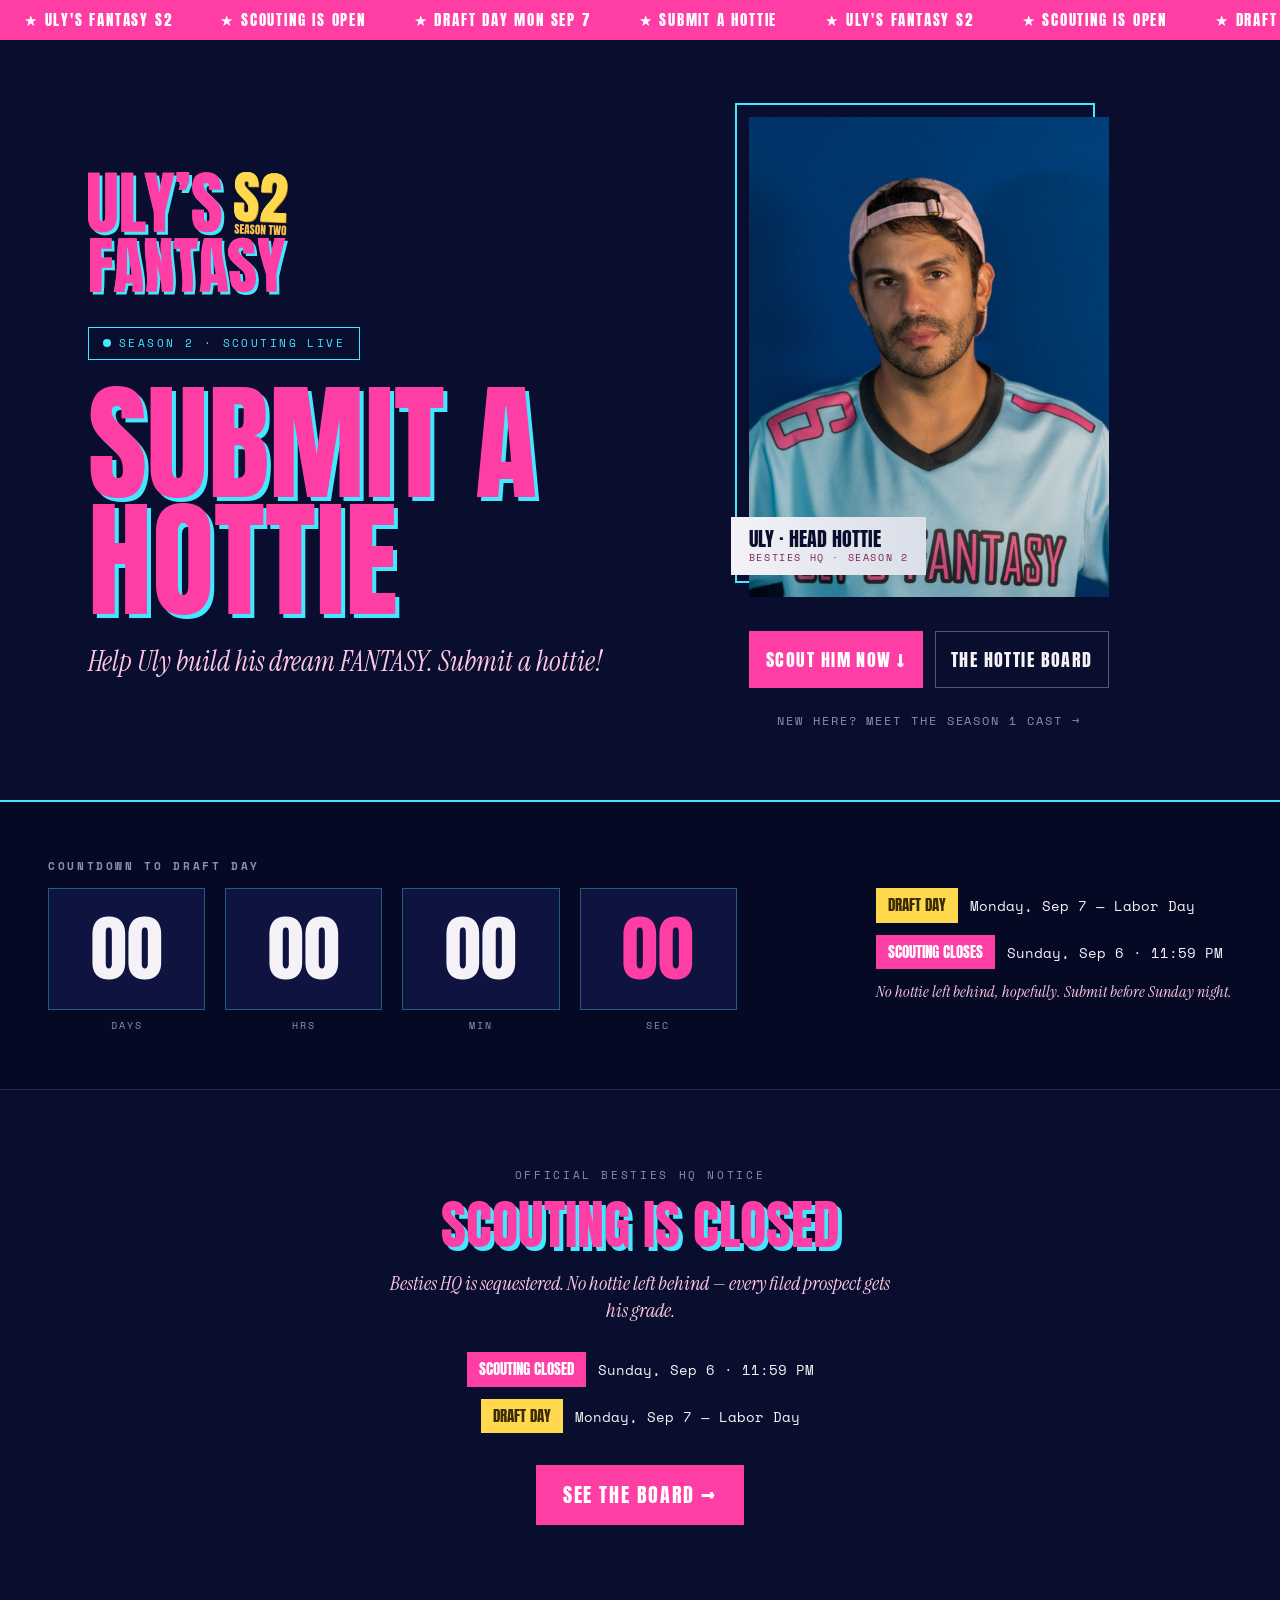
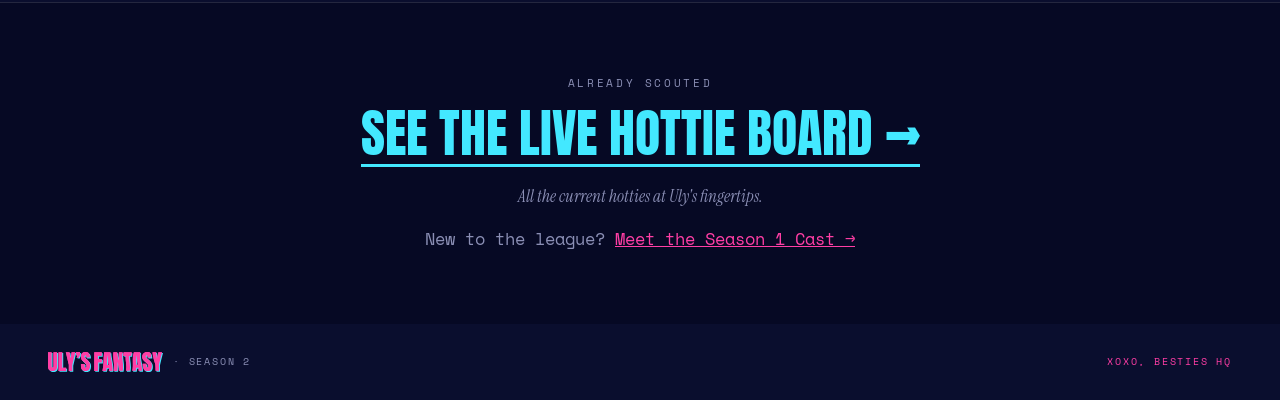
==== index.html @ fccda2eb "Quiet Season 1 cast link under hero CTAs" ====
<!DOCTYPE html>
<html lang="en">
<head>
  <meta charset="utf-8">
  <meta name="viewport" content="width=device-width, initial-scale=1">
  <title>SUBMIT A HOTTIE — Uly's Fantasy S2</title>
  <meta name="description" content="Help Uly build his dream FANTASY. Submit a hottie! File your Current Hottie with Besties HQ before Sun Sep 6 — draft day is Labor Day, Mon Sep 7.">
  <meta property="og:title" content="SUBMIT A HOTTIE — Uly's Fantasy S2">
  <meta property="og:description" content="Help Uly build his dream FANTASY. Submit a hottie! Draft day Mon Sep 7 — scouting closes Sun Sep 6, 11:59 PM.">
  <meta property="og:type" content="website">
  <meta property="og:image" content="https://hotties.ulyandernesto.com/assets/img/opt/landing-preview-og.jpg">
  <meta property="og:url" content="https://hotties.ulyandernesto.com/index.html">
  <meta name="twitter:card" content="summary_large_image">
  <meta name="twitter:title" content="SUBMIT A HOTTIE — Uly's Fantasy S2">
  <meta name="twitter:description" content="Help Uly build his dream FANTASY. Submit a hottie! Draft day Mon Sep 7 — scouting closes Sun Sep 6, 11:59 PM.">
  <meta name="twitter:image" content="https://hotties.ulyandernesto.com/assets/img/opt/landing-preview-og.jpg">
  <link rel="icon" type="image/svg+xml" href="assets/logo/star.svg">
  <link rel="preconnect" href="https://fonts.googleapis.com">
  <link rel="preconnect" href="https://fonts.gstatic.com" crossorigin>
  <link href="https://fonts.googleapis.com/css2?family=Anton&family=Instrument+Serif:ital@0;1&family=Space+Mono:ital,wght@0,400;0,700;1,400&display=swap" rel="stylesheet">
  <link rel="stylesheet" href="css/tokens.css">
  <link rel="stylesheet" href="css/base.css">
  <link rel="stylesheet" href="css/landing.css">
</head>
<body>

  <!-- TICKER -->
  <div class="ticker" aria-hidden="true">
    <div class="ticker__track">
      <div class="ticker__group">
        <span class="ticker__item">★ ULY'S FANTASY S2</span><span class="ticker__item">★ SCOUTING IS OPEN</span><span class="ticker__item">★ DRAFT DAY MON SEP 7</span><span class="ticker__item">★ SUBMIT A HOTTIE</span>
      </div>
    </div>
  </div>

  <!-- HERO -->
  <header class="hero">
    <div class="hero__copy">
      <img class="hero__lockup" src="assets/logo/Asset%205.svg" alt="Uly's Fantasy — Season 2" width="740" height="382">
      <p class="badge-live hero__badge"><span class="badge-live__dot" aria-hidden="true"></span>Season 2 · Scouting live</p>
      <h1 class="display display--tight display--shadow hero__title">Submit a Hottie</h1>
      <p class="editorial hero__subline">Help Uly build his dream FANTASY. Submit a hottie!</p>
    </div>
    <div class="hero__right">
    <figure class="hero__media">
      <div class="hero__frame" aria-hidden="true"></div>
      <div class="hero__photo">
        <img src="assets/img/opt/hero-900.jpg"
             srcset="assets/img/opt/hero-480.jpg 480w, assets/img/opt/hero-900.jpg 900w, assets/img/opt/hero-1350.jpg 1350w"
             sizes="(max-width: 767px) calc(100vw - 40px), 400px"
             width="900" height="1200"
             loading="eager" fetchpriority="high" decoding="async"
             alt="Uly, the Head Hottie — deadpan media-day portrait, jersey on, staring down the camera.">
      </div>
      <figcaption class="lower-third hero__lower-third">
        <div class="lower-third__name">Uly · Head Hottie</div>
        <div class="lower-third__meta">Besties HQ · Season 2</div>
      </figcaption>
    </figure>
    <div class="hero__ctas hero__ctas--under-photo">
      <a class="btn btn--pink" href="#form">Scout him now ↓</a>
      <a class="btn btn--outline" href="board.html">The Hottie Board</a>
    </div>
    <a class="hero__cast-link" href="cast.html">New here? Meet the Season 1 cast →</a>
    </div>
  </header>

  <main>
    <!-- COUNTDOWN -->
    <section class="cd-band" aria-labelledby="cd-heading">
      <div class="cd-band__inner">
        <div class="cd-band__clock">
          <h2 id="cd-heading" class="label label--wide cd-band__label">Countdown to Draft Day</h2>
          <div class="cd" id="countdown" role="timer" aria-label="Counting down to draft day">
            <div class="cd__unit" aria-hidden="true"><div class="cd__num" id="cd-days">--</div><div class="cd__label">DAYS</div></div>
            <div class="cd__unit" aria-hidden="true"><div class="cd__num" id="cd-hrs">--</div><div class="cd__label">HRS</div></div>
            <div class="cd__unit" aria-hidden="true"><div class="cd__num" id="cd-min">--</div><div class="cd__label">MIN</div></div>
            <div class="cd__unit" aria-hidden="true"><div class="cd__num cd__num--pink" id="cd-sec">--</div><div class="cd__label">SEC</div></div>
          </div>
        </div>
        <div class="cd-band__dates">
          <div class="date-badge date-badge--gold">
            <span class="date-badge__tag">Draft Day</span>
            <span class="date-badge__when">Monday, Sep 7 — Labor Day</span>
          </div>
          <div class="date-badge date-badge--pink">
            <span class="date-badge__tag">Scouting closes</span>
            <span class="date-badge__when">Sunday, Sep 6 · 11:59 PM</span>
          </div>
          <p class="editorial cd-band__warning">No hottie left behind, hopefully. Submit before Sunday night.</p>
        </div>
      </div>
    </section>

    <!-- FORM -->
    <section id="form" class="form-section">
      <link rel="stylesheet" href="css/form.css">

      <p class="label label--wide label--cyan scout__kicker">Official scouting report</p>
      <h2 class="display scout__title">File your Current Hottie</h2>

      <form id="scout-form" class="scout" novalidate>
        <div class="scout__field">
          <label class="scout__label" for="f-name">Player name <span class="scout__req" aria-hidden="true">*</span></label>
          <input class="scout__input" id="f-name" name="name" type="text" autocomplete="off" required placeholder="Full name or alias">
        </div>

        <div class="scout__field">
          <label class="scout__label" for="f-team">Team <span class="scout__req" aria-hidden="true">*</span></label>
          <select class="scout__input scout__select" id="f-team" name="team" required>
            <option value="">— pick his team —</option>
            <option>Cardinals</option>
            <option>Falcons</option>
            <option>Ravens</option>
            <option>Bills</option>
            <option>Panthers</option>
            <option>Bears</option>
            <option>Bengals</option>
            <option>Browns</option>
            <option>Cowboys</option>
            <option>Broncos</option>
            <option>Lions</option>
            <option>Packers</option>
            <option>Texans</option>
            <option>Colts</option>
            <option>Jaguars</option>
            <option>Chiefs</option>
            <option>Raiders</option>
            <option>Chargers</option>
            <option>Rams</option>
            <option>Dolphins</option>
            <option>Vikings</option>
            <option>Patriots</option>
            <option>Saints</option>
            <option>Giants</option>
            <option>Jets</option>
            <option>Eagles</option>
            <option>Steelers</option>
            <option>49ers</option>
            <option>Seahawks</option>
            <option>Buccaneers</option>
            <option>Titans</option>
            <option>Commanders</option>
            <option>Idk he's just hot</option>
          </select>
        </div>

        <div class="scout__field">
          <div class="scout__label-row">
            <label class="scout__label" for="f-why">Why is he a hottie? <span class="scout__req" aria-hidden="true">*</span></label>
            <span class="scout__counter" id="f-why-count" aria-hidden="true">0/280</span>
          </div>
          <textarea class="scout__input scout__textarea" id="f-why" name="why" rows="4" maxlength="280" required placeholder="Make your case, scout." aria-describedby="f-why-note f-why-limit"></textarea>
          <span class="visually-hidden" id="f-why-limit">Maximum 280 characters.</span>
          <span class="visually-hidden" id="f-why-sr" aria-live="polite"></span>
          <p class="scout__onair editorial" id="f-why-note">Maybe your reason will make it to the video!</p>
        </div>

        <div class="scout__grid">
          <div class="scout__field">
            <label class="scout__label" for="f-pos">Position <span class="scout__opt">(optional)</span></label>
            <select class="scout__input scout__select" id="f-pos" name="pos">
              <option value="">— scout's discretion —</option>
              <option>Quarterback</option>
              <option>Running Back</option>
              <option>Wide Receiver</option>
              <option>Tight End 😏</option>
              <option>Top</option>
              <option>Bottom</option>
              <option>Offensive Line (built)</option>
              <option>Free Agent</option>
              <option>Franchise Player</option>
            </select>
          </div>
          <div class="scout__field">
            <label class="scout__label" for="f-photo-file">Photo <span class="scout__opt">(optional)</span></label>
            <input class="scout__input scout__file" id="f-photo-file" name="photoFile" type="file" accept="image/*" aria-describedby="f-photo-help">
            <div class="scout__preview" id="f-photo-preview" hidden>
              <img class="scout__preview-img" id="f-photo-thumb" src="" alt="Selected photo preview" width="72" height="72">
              <span class="scout__preview-name" id="f-photo-filename"></span>
              <button class="scout__preview-remove" id="f-photo-remove" type="button" aria-label="Remove selected photo">✕</button>
            </div>
            <p class="scout__opt scout__file-help" id="f-photo-help">or paste a link below</p>
            <label class="visually-hidden" for="f-photo">Photo link (optional)</label>
            <input class="scout__input scout__input--secondary" id="f-photo" name="photo" type="url" autocomplete="off" placeholder="https://…">
          </div>
        </div>

        <div class="scout__field">
          <label class="scout__label" for="f-ig">Your IG handle <span class="scout__opt">(optional — for credit)</span></label>
          <input class="scout__input" id="f-ig" name="ig" type="text" autocomplete="off" placeholder="@yourhandle">
        </div>

        <!-- Honeypot: humans never see this; bots that fill it are dropped server-side -->
        <div class="scout__hp" aria-hidden="true">
          <label for="f-hp">Leave this field empty</label>
          <input id="f-hp" name="hp" type="text" tabindex="-1" autocomplete="off">
        </div>

        <label class="scout__consent">
          <input class="scout__checkbox" id="f-consent" name="consent" type="checkbox" required>
          <span class="scout__consent-text">I understand my scouting report may appear on the live Hottie Board and could lead to eventual marriage with Uly. Once submitted he becomes Uly's, not yours. <span class="scout__req" aria-hidden="true">*</span></span>
        </label>

        <button class="scout__submit" id="f-submit" type="submit" aria-disabled="true">Submit to Besties HQ</button>
        <div class="scout__error" id="f-error" role="alert" aria-live="assertive"></div>
      </form>

      <!-- SCOUTING CLOSED (shown past Sep 6 23:59 or ?preview=closed) -->
      <div class="closed" id="scout-closed" hidden>
        <p class="label label--wide closed__kicker">Official Besties HQ notice</p>
        <h2 class="display closed__title">Scouting is closed</h2>
        <p class="closed__line editorial">Besties HQ is sequestered. No hottie left behind — every filed prospect gets his grade.</p>
        <div class="closed__dates">
          <div class="date-badge date-badge--pink">
            <span class="date-badge__tag">Scouting closed</span>
            <span class="date-badge__when">Sunday, Sep 6 · 11:59 PM</span>
          </div>
          <div class="date-badge date-badge--gold">
            <span class="date-badge__tag">Draft Day</span>
            <span class="date-badge__when">Monday, Sep 7 — Labor Day</span>
          </div>
        </div>
        <a class="btn btn--pink closed__cta" href="board.html">See the board →</a>
      </div>

      <!-- CONFIRMATION TAKEOVER -->
      <div class="takeover" id="takeover" role="dialog" aria-modal="true" aria-labelledby="takeover-title" hidden>
        <div class="takeover__card">
          <img class="takeover__lockup takeover__lockup--wink" src="assets/img/opt/portrait-logo-og.jpg" alt="Uly winking under the Uly's Fantasy wordmark" width="1200" height="1200">
          <p class="takeover__kicker">Official Besties HQ notice</p>
          <h2 class="takeover__title" id="takeover-title"><span class="takeover__check">✅</span> Your Current Hottie has been scouted.</h2>
          <p class="takeover__line" id="takeover-line">Your prospect has been filed with Besties HQ. Grades drop on draft day.</p>
          <div class="takeover__actions">
            <button class="takeover__share" id="takeover-share" type="button">Share to story</button>
            <button class="takeover__card-btn" id="takeover-card" type="button"><span class="takeover__card-glyph" aria-hidden="true">🃏</span> Make my trading card</button>
            <a class="takeover__board" id="takeover-board" href="board.html">View the board →</a>
          </div>
          <button class="takeover__again" id="takeover-again" type="button">Scout another prospect</button>
        </div>
      </div>

      <script src="js/store.js" defer></script>
      <script src="js/story-card.js" defer></script>
      <script src="js/trading-card.js" defer></script>
      <script src="js/form.js" defer></script>
    </section>

    <!-- BOARD LINK -->
    <section id="board" class="board-link" aria-labelledby="board-link-label">
      <p id="board-link-label" class="label label--wide board-link__label">Already scouted</p>
      <a class="display board-link__cta" href="board.html">See the live Hottie Board →</a>
      <p class="editorial board-link__tagline">All the current hotties at Uly's fingertips.</p>
      <p class="board-link__tagline">New to the league? <a class="link-tap" href="cast.html">Meet the Season 1 Cast →</a></p>
    </section>
  </main>

  <footer class="footer">
    <span class="footer__brand">
      <img class="footer__wordmark" src="assets/logo/Asset%201.svg" alt="Uly's Fantasy" width="570" height="99">
      <span>· Season 2</span>
    </span>
    <span class="footer__xoxo">XOXO, Besties HQ</span>
  </footer>

  <script src="js/countdown.js"></script>
  <script src="js/ticker.js"></script>
  <script>
    (function () {
      'use strict';
      var els = {
        dd: document.getElementById('cd-days'),
        hh: document.getElementById('cd-hrs'),
        mm: document.getElementById('cd-min'),
        ss: document.getElementById('cd-sec')
      };
      var timer = document.getElementById('countdown');
      window.UFCountdown.start(function (p) {
        if (els.dd.textContent !== p.dd) els.dd.textContent = p.dd;
        if (els.hh.textContent !== p.hh) els.hh.textContent = p.hh;
        if (els.mm.textContent !== p.mm) els.mm.textContent = p.mm;
        if (els.ss.textContent !== p.ss) els.ss.textContent = p.ss;
        timer.setAttribute('aria-label',
          'Counting down to draft day: ' + window.UFCountdown.spoken());
      });
    })();
  </script>
</body>
</html>
---- css/tokens.css ----
/* ==========================================================================
   ULY'S FANTASY S2 — Design tokens (source of truth)
   Every color / font / spacing token from SPEC.md. Do not hardcode values
   elsewhere — consume these custom properties.
   ========================================================================== */

:root {
  /* ---- Color: field ---- */
  --navy:        #0A0E2E;  /* base field */
  --navy-deep:   #060924;  /* header/footer chrome bands */
  --card:        #0E1340;  /* card / input surfaces */
  --card-alt:    #141A4C;  /* alt card surface */
  --card-alt-2:  #1A2058;  /* alt card surface 2 */

  /* ---- Color: voice ---- */
  --pink:        #FF3EA5;  /* shouts, CTAs */
  --pink-deep:   #C42880;  /* pink hover / gradient end */
  --bubblegum:   #FFC7E4;  /* editorial text/surfaces ONLY */
  --cyan:        #43E8FF;  /* data, live states, focus */
  --gold:        #FFD84D;  /* №1 / Uly / reward ONLY */

  /* ---- Color: text ---- */
  --text:        #F4F2F7;
  --muted:       #8B8FB5;
  --faint:       #565B85;  /* NON-TEXT only (2.9:1 on navy): borders/decorative */

  /* ---- Gradients ---- */
  --grad-gold:   linear-gradient(180deg, #FFF3C4 0%, #FFD84D 55%, #B8860B 100%);
  --grad-gold-tag: linear-gradient(140deg, #FFF3C4, #FFD84D);
  --grad-pink:   linear-gradient(90deg, #FF3EA5, #C42880);

  /* ---- Derived chrome (borders / lines on navy) ---- */
  --line:        rgba(255, 255, 255, 0.12);
  --line-strong: rgba(255, 255, 255, 0.2);
  --line-btn:    rgba(255, 255, 255, 0.3);   /* outline CTA (landing hero) */
  --line-btn-strong: rgba(255, 255, 255, 0.35); /* board-header small button only */
  --line-card:   rgba(255, 255, 255, 0.14);
  --line-cyan:   rgba(67, 232, 255, 0.35);
  --line-gold:   rgba(255, 216, 77, 0.55);
  --gold-ink:    #3A2B00;  /* text on gold */

  /* ---- Type families ---- */
  --font-display: 'Anton', 'Arial Narrow', sans-serif;      /* ALWAYS uppercase */
  --font-editorial: 'Instrument Serif', Georgia, serif;     /* italic, gossip */
  --font-mono: 'Space Mono', 'Courier New', monospace;      /* UI / data / labels */

  /* ---- Type scale ---- */
  --fs-hero:      clamp(64px, 10vw, 132px);
  --fs-h1:        clamp(30px, 5vw, 48px);
  --fs-h2:        clamp(36px, 5vw, 54px);
  --fs-card-name: 26px;
  --fs-cd-digit:  clamp(44px, 6vw, 72px);
  --fs-body:      16px;
  --fs-editorial: clamp(20px, 2.4vw, 28px);
  --fs-label:     11px;
  --fs-label-sm:  10px;
  --fs-ticker:    15px;

  /* ---- Display line-heights ---- */
  --lh-display-tight: 0.92;
  --lh-display: 1.05;

  /* ---- Letterspacing (mono labels & display) ---- */
  --ls-label:     0.18em;
  --ls-label-wide: 0.24em;
  --ls-display:   0.08em;
  --ls-ticker:    0.12em;

  /* ---- Spacing scale ---- */
  --sp-1: 4px;
  --sp-2: 8px;
  --sp-3: 12px;
  --sp-4: 16px;
  --sp-5: 24px;
  --sp-6: 32px;
  --sp-7: 48px;
  --sp-8: 72px;
  --pad-page: clamp(20px, 4vw, 48px);
  --pad-band: clamp(36px, 5vw, 56px);
  --max-page: 1200px;
  --max-board: 1360px;

  /* ---- Motion ---- */
  --dur-fast: 150ms;
  --dur-med: 250ms;
  --ease: cubic-bezier(0.2, 0.7, 0.2, 1);
  --ticker-speed: 20s;

  /* ---- Effects ---- */
  --shadow-display: 4px 4px 0 var(--cyan);   /* Anton cyan offset shadow */
  --shadow-display-navy: 4px 4px 0 var(--navy);
  --glow-pink: 0 0 14px var(--pink);
  --focus-ring: 2px solid var(--cyan);
  --focus-offset: 2px;

  /* ---- Touch ---- */
  --tap-min: 44px;
}
---- css/base.css ----
/* ==========================================================================
   ULY'S FANTASY S2 — base.css
   Reset, body defaults, a11y states, shared broadcast components.
   Requires tokens.css loaded first.
   ========================================================================== */

/* ---- Reset ---- */
*, *::before, *::after { box-sizing: border-box; }

html { -webkit-text-size-adjust: 100%; }

body {
  margin: 0;
  min-height: 100vh;
  background: var(--navy);
  color: var(--text);
  font-family: var(--font-mono);
  font-size: var(--fs-body);
  line-height: 1.5;
}

h1, h2, h3, h4, p, figure, blockquote { margin: 0; }
ul, ol { margin: 0; padding: 0; list-style: none; }

img, svg { display: block; max-width: 100%; }
img { height: auto; }

input, button, textarea, select { font: inherit; color: inherit; }
button { cursor: pointer; }

a { color: var(--pink); }
a:hover { color: var(--cyan); }

/* ---- Selection ---- */
::selection { background: var(--pink); color: #fff; }

/* ---- Focus (keyboard) ---- */
:focus { outline: none; }
:focus-visible {
  outline: var(--focus-ring);
  outline-offset: var(--focus-offset);
}

/* ---- Utilities ---- */
.visually-hidden {
  position: absolute;
  width: 1px; height: 1px;
  padding: 0; margin: -1px;
  overflow: hidden;
  clip: rect(0 0 0 0);
  white-space: nowrap;
  border: 0;
}

/* Space Mono letterspaced caps label */
.label {
  font-family: var(--font-mono);
  font-size: var(--fs-label);
  letter-spacing: var(--ls-label);
  text-transform: uppercase;
  color: var(--muted);
}
.label--wide { letter-spacing: var(--ls-label-wide); }
.label--cyan { color: var(--cyan); }
/* NOTE: --faint (#565B85, 2.9:1 on navy) is NON-TEXT only — borders,
   dividers, decorative marks. Never use it as a text color. */

/* Instrument Serif editorial voice */
.editorial {
  font-family: var(--font-editorial);
  font-style: italic;
  color: var(--bubblegum);
  line-height: 1.35; /* landing hero value. Board card quotes are 1.4 —
                        board.css must set line-height: 1.4 on card quotes. */
}

/* ==========================================================================
   DISPLAY HEADINGS — Anton, always uppercase
   ========================================================================== */
.display {
  font-family: var(--font-display);
  font-weight: 400;
  text-transform: uppercase;
  line-height: var(--lh-display);
  /* No tracking by default — the references set none on Anton headings. */
}
.display--tight { line-height: var(--lh-display-tight); }
/* Board-card prospect NAME only (26px, per board reference) — the single
   Anton heading the reference tracks at 0.02em. Do not use elsewhere. */
.display--name { letter-spacing: 0.02em; }
/* Pink display with cyan offset shadow (hero variant) */
.display--shadow {
  color: var(--pink);
  text-shadow: var(--shadow-display);
}
/* Gold gradient text — №1 / Uly / reward moments ONLY */
.display--gold {
  background: var(--grad-gold);
  -webkit-background-clip: text;
  background-clip: text;
  color: transparent;
}

/* ==========================================================================
   TICKER — pink broadcast crawl, seamless infinite scroll.
   Markup (author exactly this — ONE group, no duplicate in the HTML):
   <div class="ticker" role="marquee" aria-label="...">
     <div class="ticker__track">
       <div class="ticker__group"> <span class="ticker__item">★ …</span>… </div>
     </div>
   </div>
   js/ticker.js pads the group with aria-hidden clones until it is wider
   than the viewport, then appends the aria-hidden duplicate group itself.
   Screen readers hear each phrase exactly once.
   ========================================================================== */
.ticker {
  background: var(--pink);
  overflow: hidden;
  white-space: nowrap;
  padding: 8px 0;
}
.ticker__track {
  display: inline-flex;
  animation: uf-ticker var(--ticker-speed) linear infinite;
  will-change: transform;
}
.ticker__group {
  display: inline-flex;
  flex-shrink: 0;
}
.ticker__item {
  display: inline-block;
  padding: 0 24px;
  font-family: var(--font-display);
  font-size: var(--fs-ticker);
  letter-spacing: var(--ls-ticker);
  text-transform: uppercase;
  color: #fff;
}
@keyframes uf-ticker {
  from { transform: translateX(0); }
  to   { transform: translateX(-50%); }
}

/* ==========================================================================
   BUTTONS / CTAs — clean broadcast chrome, Anton, square, no decoration
   ========================================================================== */
.btn {
  display: inline-flex;
  align-items: center;
  justify-content: center;
  gap: 0.4em;
  min-height: var(--tap-min);
  padding: 14px 26px;
  border: 1px solid transparent;
  font-family: var(--font-display);
  font-size: 18px;
  letter-spacing: var(--ls-display);
  text-transform: uppercase;
  text-decoration: none;
  white-space: nowrap;
  transition: background-color var(--dur-fast) var(--ease),
              color var(--dur-fast) var(--ease),
              border-color var(--dur-fast) var(--ease),
              transform var(--dur-fast) var(--ease);
}
.btn--pink {
  background: var(--pink);
  color: #fff;
}
.btn--pink:hover { background: var(--pink-deep); color: #fff; }
.btn--pink:active { background: var(--pink-deep); color: #fff; transform: translateY(2px); }
.btn--outline {
  background: transparent;
  border-color: var(--line-btn);
  color: var(--text);
}
.btn--outline:hover { border-color: var(--cyan); color: var(--cyan); }
.btn--outline:active { border-color: var(--cyan); color: var(--cyan); transform: translateY(2px); }
/* Board-header size: visual box stays ~32px per reference, but a ::before
   overlay extends the hit area to >=44px for the touch-target rule. */
.btn--sm { font-size: 13px; padding: 6px 14px; min-height: 32px; position: relative; }
.btn--sm.btn--outline { border-color: var(--line-btn-strong); } /* board header only */
.btn--sm::before { content: ""; position: absolute; inset: -6px; }

/* Inline text link with a >=44px tap target: same invisible-overlay pattern
   as .btn--sm. Apply to any small text link (e.g. "See the board →"). */
.link-tap { position: relative; }
.link-tap::before { content: ""; position: absolute; inset: -12px -8px; }
.btn:disabled,
.btn[aria-disabled="true"] {
  background: #3A3F6B;
  color: var(--muted);
  border-color: transparent;
  cursor: not-allowed;
  transform: none;
}

/* ==========================================================================
   LIVE BADGE — cyan outline chip with blinking dot
   ========================================================================== */
.badge-live {
  display: inline-flex;
  align-items: center;
  gap: 8px;
  border: 1px solid var(--cyan);
  color: var(--cyan);
  font-family: var(--font-mono);
  font-size: var(--fs-label);
  letter-spacing: 0.22em;
  text-transform: uppercase;
  padding: 7px 14px;
  white-space: nowrap;
}
.badge-live__dot {
  width: 8px;
  height: 8px;
  flex-shrink: 0;
  background: var(--cyan);
  border-radius: 50%;
  animation: uf-blink 1.6s infinite;
}
/* pink variant of the blinking dot (empty board slots) */
.badge-live__dot--pink {
  background: var(--pink);
  box-shadow: var(--glow-pink);
}
@keyframes uf-blink {
  0%, 100% { opacity: 1; }
  50% { opacity: 0.25; }
}

/* ==========================================================================
   DATE BADGES — Anton chip + mono date; gold = draft day, pink = deadline
   ========================================================================== */
.date-badge {
  display: flex;
  align-items: center;
  gap: 12px;
}
.date-badge__tag {
  font-family: var(--font-display);
  font-size: 15px;
  padding: 6px 12px;
  text-transform: uppercase;
  white-space: nowrap;
}
.date-badge--gold .date-badge__tag { background: var(--gold); color: var(--gold-ink); }
.date-badge--pink .date-badge__tag { background: var(--pink); color: #fff; }
.date-badge__when { font-size: 14px; }

/* ==========================================================================
   LOWER THIRD — broadcast name bar (light chrome on navy, no decoration)
   ========================================================================== */
.lower-third {
  display: inline-block;
  background: linear-gradient(90deg, #F4F2F7, #D9DEE8);
  color: var(--navy);
  padding: 10px 18px;
}
.lower-third__name {
  font-family: var(--font-display);
  font-size: 20px;
  text-transform: uppercase;
  line-height: 1.15;
}
.lower-third__meta {
  font-family: var(--font-mono);
  font-size: var(--fs-label-sm);
  letter-spacing: 0.16em;
  text-transform: uppercase;
  color: #7A2154;
}

/* ==========================================================================
   COUNTDOWN — digit boxes ("07 16 43 29")
   ========================================================================== */
.cd {
  display: flex;
  flex-wrap: wrap;
  gap: clamp(10px, 2vw, 20px);
}
.cd__unit { text-align: center; }
.cd__num {
  font-family: var(--font-display);
  font-size: var(--fs-cd-digit);
  /* No line-height override — the reference leaves Anton at its natural
     (inherited ~1.5) height; the box is meant to be tall (~157x122 @1440). */
  background: var(--card);
  border: 1px solid var(--line-cyan);
  padding: 6px clamp(10px, 2vw, 20px);
  /* Reference is content-box: its 1.6em min-width sits BESIDE the padding.
     Under the global border-box reset, add the padding back explicitly. */
  min-width: calc(1.6em + 2 * clamp(10px, 2vw, 20px) + 2px);
  font-variant-numeric: tabular-nums;
}
.cd__num--pink { color: var(--pink); }
.cd__label {
  font-family: var(--font-mono);
  font-size: var(--fs-label-sm);
  letter-spacing: 0.2em;
  text-transform: uppercase;
  color: var(--muted);
  margin-top: 8px;
}

/* Below ~430px the reference's content-box math cannot fit four boxes on one
   row (its mobile PNG was captured at 420px where the row barely fits). The
   approved truth is a single row of four, so we deviate from reference math
   here: smaller digit + tighter padding keeps DAYS/HRS/MIN/SEC on one line. */
@media (max-width: 440px) {
  .cd { gap: 10px; }
  .cd__num { font-size: 34px; padding: 6px 8px; min-width: calc(1.6em + 18px); }
}
@media (max-width: 359px) {
  .cd { gap: 8px; }
  .cd__num { font-size: 28px; padding: 5px 6px; min-width: calc(1.6em + 14px); }
}

/* ==========================================================================
   REDUCED MOTION — kill ticker scroll, blink, transitions
   ========================================================================== */
@media (prefers-reduced-motion: reduce) {
  *, *::before, *::after {
    animation-duration: 0.01ms !important;
    animation-iteration-count: 1 !important;
    transition-duration: 0.01ms !important;
    scroll-behavior: auto !important;
  }
  .ticker__track { animation: none !important; transform: none !important; }
  .badge-live__dot { animation: none !important; opacity: 1 !important; }
}
---- css/landing.css ----
/* ==========================================================================
   ULY'S FANTASY S2 — landing.css (landing-shell)
   Page layout for index.html: hero, countdown band, board link, footer.
   Components (ticker, buttons, badges, cd boxes, lower-third) come from
   base.css — this file only owns page geometry and section chrome.
   Requires tokens.css + base.css loaded first.
   ========================================================================== */

/* ---- HERO ------------------------------------------------------------- */
.hero {
  max-width: var(--max-page);
  margin: 0 auto;
  padding: clamp(40px, 6vw, 88px) var(--pad-page) clamp(48px, 5vw, 72px);
  display: grid;
  grid-template-columns: repeat(auto-fit, minmax(300px, 1fr));
  gap: clamp(28px, 4vw, 64px);
  align-items: center;
}

.hero__badge { margin-bottom: 24px; }

.hero__title { font-size: var(--fs-hero); }

.hero__subline {
  font-size: var(--fs-editorial);
  margin-top: 24px;
}

.hero__ctas {
  display: flex;
  gap: 12px;
  margin-top: 32px;
  flex-wrap: wrap;
}

/* Portrait with cyan offset frame + lower third */
.hero__right {
  justify-self: center;
  width: min(100%, 360px);
}

.hero__media {
  margin: 0;
  width: 100%;
  position: relative;
}

.hero__frame {
  position: absolute;
  top: -14px;
  left: -14px;
  right: 14px;
  bottom: 14px;
  border: 2px solid var(--cyan);
  z-index: 0;
}

.hero__photo {
  position: relative;
  z-index: 1;
  aspect-ratio: 3 / 4;
  background: var(--card);
}

.hero__photo img {
  width: 100%;
  height: 100%;
  object-fit: cover;
  object-position: 50% 20%; /* keep face in the upper third */
}

.hero__lower-third {
  position: absolute;
  bottom: 22px;
  left: -18px;
  z-index: 2;
  max-width: 85%;
}

/* At the narrowest widths the -18px overhang would poke past the page edge. */
@media (max-width: 359px) {
  .hero__lower-third { left: -8px; }
  .hero__frame { left: -8px; right: 8px; }
}

/* ---- COUNTDOWN BAND ---------------------------------------------------- */
.cd-band {
  background: var(--navy-deep);
  border-top: 2px solid var(--cyan);
  border-bottom: 1px solid var(--line);
  padding: var(--pad-band) var(--pad-page);
}

.cd-band__inner {
  max-width: var(--max-page);
  margin: 0 auto;
  display: flex;
  flex-wrap: wrap;
  gap: clamp(24px, 4vw, 56px);
  align-items: center;
  justify-content: space-between;
}

.cd-band__label { margin-bottom: 14px; }

.cd-band__dates {
  display: flex;
  flex-direction: column;
  gap: 12px;
  min-width: min(260px, 100%);
}

.cd-band__warning {
  font-size: 16px; /* .editorial supplies family / italic / bubblegum */
}

/* ---- FORM PLACEHOLDER -------------------------------------------------- */
.form-section {
  max-width: 760px;
  margin: 0 auto;
  padding: clamp(48px, 6vw, 80px) var(--pad-page);
  scroll-margin-top: 24px;
}

/* ---- BOARD LINK -------------------------------------------------------- */
.board-link {
  border-top: 1px solid var(--line);
  background: var(--navy-deep);
  padding: clamp(48px, 6vw, 72px) var(--pad-page);
  text-align: center;
  scroll-margin-top: 24px;
}

.board-link__label { margin-bottom: 14px; }

.board-link__cta {
  display: inline-block;
  font-size: clamp(32px, 5vw, 52px);
  color: var(--cyan);
  text-decoration: none;
  border-bottom: 3px solid var(--cyan);
  padding-bottom: 4px;
  transition: color var(--dur-fast) var(--ease),
              border-color var(--dur-fast) var(--ease);
}
.board-link__cta:hover,
.board-link__cta:active {
  color: var(--pink);
  border-color: var(--pink);
}

.board-link__tagline {
  font-size: 17px;
  color: var(--muted); /* reference: muted, not bubblegum, on this line */
  margin-top: 18px;
}

/* ---- FOOTER ------------------------------------------------------------ */
.footer {
  padding: 28px var(--pad-page);
  display: flex;
  justify-content: space-between;
  align-items: center;
  flex-wrap: wrap;
  gap: 12px;
  font-size: var(--fs-label-sm);
  letter-spacing: var(--ls-label);
  color: var(--muted);
  text-transform: uppercase;
}

.footer__brand {
  display: inline-flex;
  align-items: center;
  gap: 10px;
}

.footer__wordmark {
  width: auto;
  height: 20px;
}

.footer__xoxo { color: var(--pink); }

/* Mobile: hero CTAs stack as full-width buttons (landing-ref-390) */
@media (max-width: 599px) {
  .hero__ctas {
    flex-direction: column;
    align-items: stretch;
  }

  .hero__ctas .btn {
    width: 100%;
    text-align: center;
  }
}

/* Asset 5 lock-up crowning the hero (client-approved placement) */
.hero__lockup {
  display: block;
  width: min(200px, 44vw);
  height: auto;
  margin: 0 0 32px;
}

/* CTAs under the hero portrait (client-approved): side-by-side, spanning photo width */
.hero__ctas--under-photo {
  margin-top: 34px;
  display: grid;
  grid-template-columns: 1fr 1fr;
  gap: 12px;
}
.hero__ctas--under-photo .btn {
  width: 100%;
  text-align: center;
  padding-left: 0;
  padding-right: 0;
  white-space: nowrap;
}
@media (max-width: 560px) {
  .hero__ctas--under-photo { grid-template-columns: 1fr; }
}

/* Quiet lore entry point under the hero CTAs */
.hero__cast-link {
  display: block;
  margin-top: 18px;
  text-align: center;
  font-size: 12px;
  letter-spacing: 0.16em;
  text-transform: uppercase;
  color: var(--muted);
  text-decoration: none;
  border-bottom: none;
  padding: 6px 0;
}
.hero__cast-link:hover { color: var(--cyan); }
.hero__cast-link:focus-visible { outline: 2px solid var(--cyan); outline-offset: 2px; }
---- css/form.css ----
/* ==========================================================================
   ULY'S FANTASY S2 — form.css (landing-form)
   Scouting form + confirmation takeover + scouting-closed state.
   Section geometry (.form-section) is owned by landing.css; this file owns
   everything inside <section id="form">.
   Requires tokens.css + base.css loaded first.
   ========================================================================== */

/* ---- Section heading --------------------------------------------------- */
.scout__kicker { margin-bottom: 10px; }

.scout__title {
  font-size: var(--fs-h2);
  margin: 0 0 32px;
}

/* ---- Form layout ------------------------------------------------------- */
.scout[hidden] { display: none; }

.scout {
  display: flex;
  flex-direction: column;
  gap: 24px;
}

.scout__field {
  display: flex;
  flex-direction: column;
  gap: 8px;
}

.scout__grid {
  display: grid;
  grid-template-columns: repeat(auto-fit, minmax(240px, 1fr));
  gap: 24px;
}

.scout__label-row {
  display: flex;
  justify-content: space-between;
  align-items: baseline;
  gap: 12px;
}

.scout__label {
  font-family: var(--font-mono);
  font-size: 12px;
  letter-spacing: var(--ls-label);
  text-transform: uppercase;
  color: var(--muted);
}

.scout__req { color: var(--pink); }
.scout__opt { color: var(--muted); }

/* ---- Inputs: clean broadcast chrome, no decoration --------------------- */
.scout__input {
  width: 100%;
  min-height: var(--tap-min);
  background: var(--card);
  border: 1px solid var(--line-strong);
  color: var(--text);
  font-family: var(--font-mono);
  font-size: 16px;
  padding: 14px 16px;
  border-radius: 0;
  transition: border-color var(--dur-fast) var(--ease),
              box-shadow var(--dur-fast) var(--ease);
}

.scout__input::placeholder { color: var(--muted); opacity: 1; }

/* Focus glow — pink border, keyboard users additionally get the cyan ring */
.scout__input:focus {
  border-color: var(--pink);
  box-shadow: 0 0 0 1px var(--pink), 0 0 14px rgba(255, 62, 165, 0.35);
}

.scout__select {
  appearance: auto;
  padding: 14px 12px;
}
.scout__select option { background: var(--card); color: var(--text); }

.scout__textarea {
  resize: vertical;
  min-height: 128px;
}

/* ---- Photo upload: same broadcast chrome, no decoration ---------------- */
.scout__file {
  padding: 10px 12px;
  cursor: pointer;
}

.scout__file::file-selector-button {
  font-family: var(--font-mono);
  font-size: 12px;
  letter-spacing: var(--ls-label);
  text-transform: uppercase;
  color: var(--text);
  background: var(--card-alt);
  border: 1px solid var(--line-strong);
  border-radius: 0;
  padding: 8px 12px;
  margin-right: 12px;
  cursor: pointer;
}

.scout__file-help {
  font-family: var(--font-mono);
  font-size: 12px;
  letter-spacing: var(--ls-label);
  text-transform: uppercase;
}

.scout__preview[hidden] { display: none; }

.scout__preview {
  display: flex;
  align-items: center;
  gap: 12px;
  background: var(--card);
  border: 1px solid var(--line-strong);
  padding: 8px 12px;
}

.scout__preview-img {
  width: 72px;
  height: 72px;
  object-fit: cover;
  display: block;
  flex: none;
}

.scout__preview-name {
  font-family: var(--font-mono);
  font-size: 12px;
  color: var(--muted);
  overflow: hidden;
  text-overflow: ellipsis;
  white-space: nowrap;
  min-width: 0;
  flex: 1;
}

.scout__preview-remove {
  flex: none;
  min-width: var(--tap-min);
  min-height: var(--tap-min);
  background: none;
  border: 1px solid var(--line-strong);
  border-radius: 0;
  color: var(--text);
  font-family: var(--font-mono);
  font-size: 16px;
  cursor: pointer;
  transition: border-color var(--dur-fast) var(--ease), color var(--dur-fast) var(--ease);
}

.scout__preview-remove:hover,
.scout__preview-remove:focus {
  border-color: var(--pink);
  color: var(--pink);
}

/* ---- Live character counter -------------------------------------------- */
.scout__counter {
  font-family: var(--font-mono);
  font-size: 11px;
  color: var(--muted);
  font-variant-numeric: tabular-nums;
  white-space: nowrap;
}
.scout__counter--hot { color: var(--pink); }

.scout__onair {
  font-size: 14px;
  margin: 0;
}

/* ---- Consent ------------------------------------------------------------ */
.scout__consent {
  display: flex;
  gap: 14px;
  align-items: flex-start;
  cursor: pointer;
  background: var(--card);
  border: 1px dashed rgba(255, 199, 228, 0.4);
  padding: 16px;
  transition: border-color var(--dur-fast) var(--ease);
}
.scout__consent:hover { border-color: rgba(255, 199, 228, 0.7); }

.scout__checkbox {
  width: 20px;
  height: 20px;
  accent-color: var(--pink);
  margin: 2px 0 0;
  flex-shrink: 0;
  cursor: pointer;
}

.scout__consent-text {
  font-family: var(--font-mono);
  font-size: 13px;
  line-height: 1.6;
  color: #C9CCE4;
}

/* ---- Submit ------------------------------------------------------------- */
.scout__submit {
  border: none;
  border-radius: 0;
  font-family: var(--font-display);
  font-size: 24px;
  letter-spacing: var(--ls-display);
  padding: 18px;
  text-transform: uppercase;
  min-height: 60px;
  background: var(--pink);
  color: #fff;
  cursor: pointer;
  transition: background-color var(--dur-fast) var(--ease),
              color var(--dur-fast) var(--ease),
              transform var(--dur-fast) var(--ease);
}
.scout__submit:hover { background: var(--pink-deep); }
.scout__submit:active { transform: translateY(2px); }

/* Invalid → visually disabled (still focusable/clickable so the error
   region can announce what is missing). */
.scout__submit[aria-disabled="true"] {
  background: #3A3F6B;
  color: var(--muted);
  cursor: not-allowed;
}
.scout__submit[aria-disabled="true"]:hover { background: #3A3F6B; }
.scout__submit[aria-disabled="true"]:active { transform: none; }

/* ---- Error region (always in the DOM for reliable aria-live) ----------- */
.scout__error {
  color: var(--pink);
  font-family: var(--font-mono);
  font-size: 13px;
  line-height: 1.5;
  text-align: center;
  min-height: 1.5em; /* space reserved even when empty — no shift on announce */
  margin-top: -8px;
}

/* ==========================================================================
   SCOUTING CLOSED
   ========================================================================== */
.closed { text-align: center; }

.closed__kicker { margin-bottom: 12px; }

.closed__title {
  font-size: var(--fs-h2);
  color: var(--pink);
  text-shadow: var(--shadow-display);
  margin: 0 0 18px;
}

.closed__line {
  font-size: clamp(17px, 2.2vw, 20px);
  margin: 0 auto 28px;
  max-width: 520px;
}

.closed__dates {
  display: flex;
  flex-direction: column;
  gap: 12px;
  align-items: center;
  margin-bottom: 32px;
}

.closed__cta { font-size: 20px; }

/* ==========================================================================
   CONFIRMATION TAKEOVER — full pink, focus-trapped
   ========================================================================== */
.takeover {
  position: fixed;
  inset: 0;
  background: var(--pink);
  z-index: 50;
  display: flex;
  align-items: center;
  justify-content: center;
  padding: 24px;
  overflow: auto;
  opacity: 1;
  transition: opacity var(--dur-med) var(--ease);
}

.takeover[hidden] { display: none; }

.takeover__card {
  max-width: 680px;
  text-align: center;
  margin: auto; /* keeps it scrollable & centered on short viewports */
  transform: scale(1);
  transition: transform var(--dur-med) var(--ease);
}

/* Entrance: .takeover--enter is applied for one frame, then removed */
.takeover--enter { opacity: 0; }
.takeover--enter .takeover__card { transform: scale(0.96); }

.takeover__lockup {
  width: min(180px, 48vw);
  height: auto;
  margin: 0 auto 24px;
  transition: transform var(--dur-med) var(--ease),
              opacity var(--dur-med) var(--ease);
}

.takeover__kicker {
  display: inline-block;
  font-family: var(--font-mono);
  font-size: 12px;
  letter-spacing: 0.26em;
  /* white on navy chip = 18.8:1 (white directly on pink was 3.24:1) */
  color: #fff;
  background: var(--navy);
  padding: 8px 14px 8px 18px; /* extra left balances letter-spacing tail */
  text-transform: uppercase;
  margin-bottom: 20px;
}

.takeover__title {
  font-family: var(--font-display);
  font-weight: 400;
  font-size: clamp(44px, 8vw, 88px);
  line-height: 0.95;
  text-transform: uppercase;
  color: #fff;
  text-shadow: var(--shadow-display-navy);
  margin: 0;
}

.takeover__line {
  font-family: var(--font-editorial);
  font-style: italic;
  font-size: clamp(18px, 3vw, 24px);
  color: #3A0B26;
  margin-top: 22px;
  line-height: 1.35;
}

.takeover__actions {
  display: flex;
  gap: 14px;
  justify-content: center;
  flex-wrap: wrap;
  margin-top: 36px;
}

.takeover__share,
.takeover__board {
  font-family: var(--font-display);
  font-size: 20px;
  letter-spacing: var(--ls-display);
  padding: 16px 28px;
  text-transform: uppercase;
  min-height: 56px;
  border: none;
  border-radius: 0;
  text-decoration: none;
  display: inline-flex;
  align-items: center;
  justify-content: center;
  cursor: pointer;
  transition: background-color var(--dur-fast) var(--ease),
              color var(--dur-fast) var(--ease),
              transform var(--dur-fast) var(--ease);
}

.takeover__share { background: var(--navy); color: #fff; }
.takeover__share:hover { background: var(--navy-deep); }
.takeover__share:active { transform: translateY(2px); }

.takeover__board { background: #fff; color: var(--pink); }
.takeover__board:hover { background: var(--navy); color: #fff; }
.takeover__board:active { transform: translateY(2px); }

.takeover__again {
  background: none;
  border: none;
  color: var(--navy); /* #0A0E2E on #FF3EA5 = 5.81:1 (plum #5C0B37 was 4.16:1) */
  font-family: var(--font-mono);
  font-size: 12px;
  letter-spacing: 0.16em;
  text-transform: uppercase;
  margin-top: 32px;
  cursor: pointer;
  text-decoration: underline;
  text-underline-offset: 3px;
  min-height: var(--tap-min);
  padding: 8px 12px;
  transition: text-decoration-thickness var(--dur-fast) var(--ease);
}
/* hover keeps the 5.81:1 navy; the underline thickens instead of recoloring */
.takeover__again:hover { text-decoration-thickness: 2.5px; }

/* Focus on pink field: cyan ring reads fine, add offset contrast */
.takeover :focus-visible {
  outline: var(--focus-ring);
  outline-offset: 3px;
}

/* Wink graphic variant on the confirmation takeover (SPEC: ~200–260px) */
.takeover__lockup--wink {
  width: min(232px, 56vw);
  border: none;
  outline: 3px solid var(--navy);
  outline-offset: -1px;
  background: var(--navy);
  box-shadow: 8px 8px 0 var(--navy);
  transform: rotate(-3deg) translateZ(0);
  backface-visibility: hidden;
}

/* Subtle lockup entrance, riding the same one-frame --enter mechanism */
.takeover--enter .takeover__lockup--wink {
  opacity: 0;
  transform: rotate(-6deg) scale(0.9);
}

/* ---- Reduced motion (last, so its overrides win the ties) --------------- */
@media (prefers-reduced-motion: reduce) {
  .takeover,
  .takeover__card,
  .takeover__lockup {
    transition: none !important;
  }
  .takeover--enter { opacity: 1; }
  .takeover--enter .takeover__card { transform: none; }
  .takeover--enter .takeover__lockup--wink {
    opacity: 1;
    transform: rotate(-3deg);
  }
}

/* Checkmark sized to the cap-height so descending lines never overlap it */
.takeover__check {
  font-size: 0.62em;
  display: inline-block;
  vertical-align: baseline;
  transform: translateY(-0.06em);
  text-shadow: none;
  margin-right: 0.06em;
}

/* Asset 5 lock-up above the form kicker */
.scout__lockup {
  display: block;
  width: min(200px, 44vw);
  height: auto;
  margin: 0 0 18px;
}

/* Honeypot field: offscreen (not display:none — bots skip hidden inputs),
   unreachable by keyboard (tabindex=-1) and screen readers (aria-hidden) */
.scout__hp {
  position: absolute;
  left: -9999px;
  top: auto;
  width: 1px;
  height: 1px;
  overflow: hidden;
}
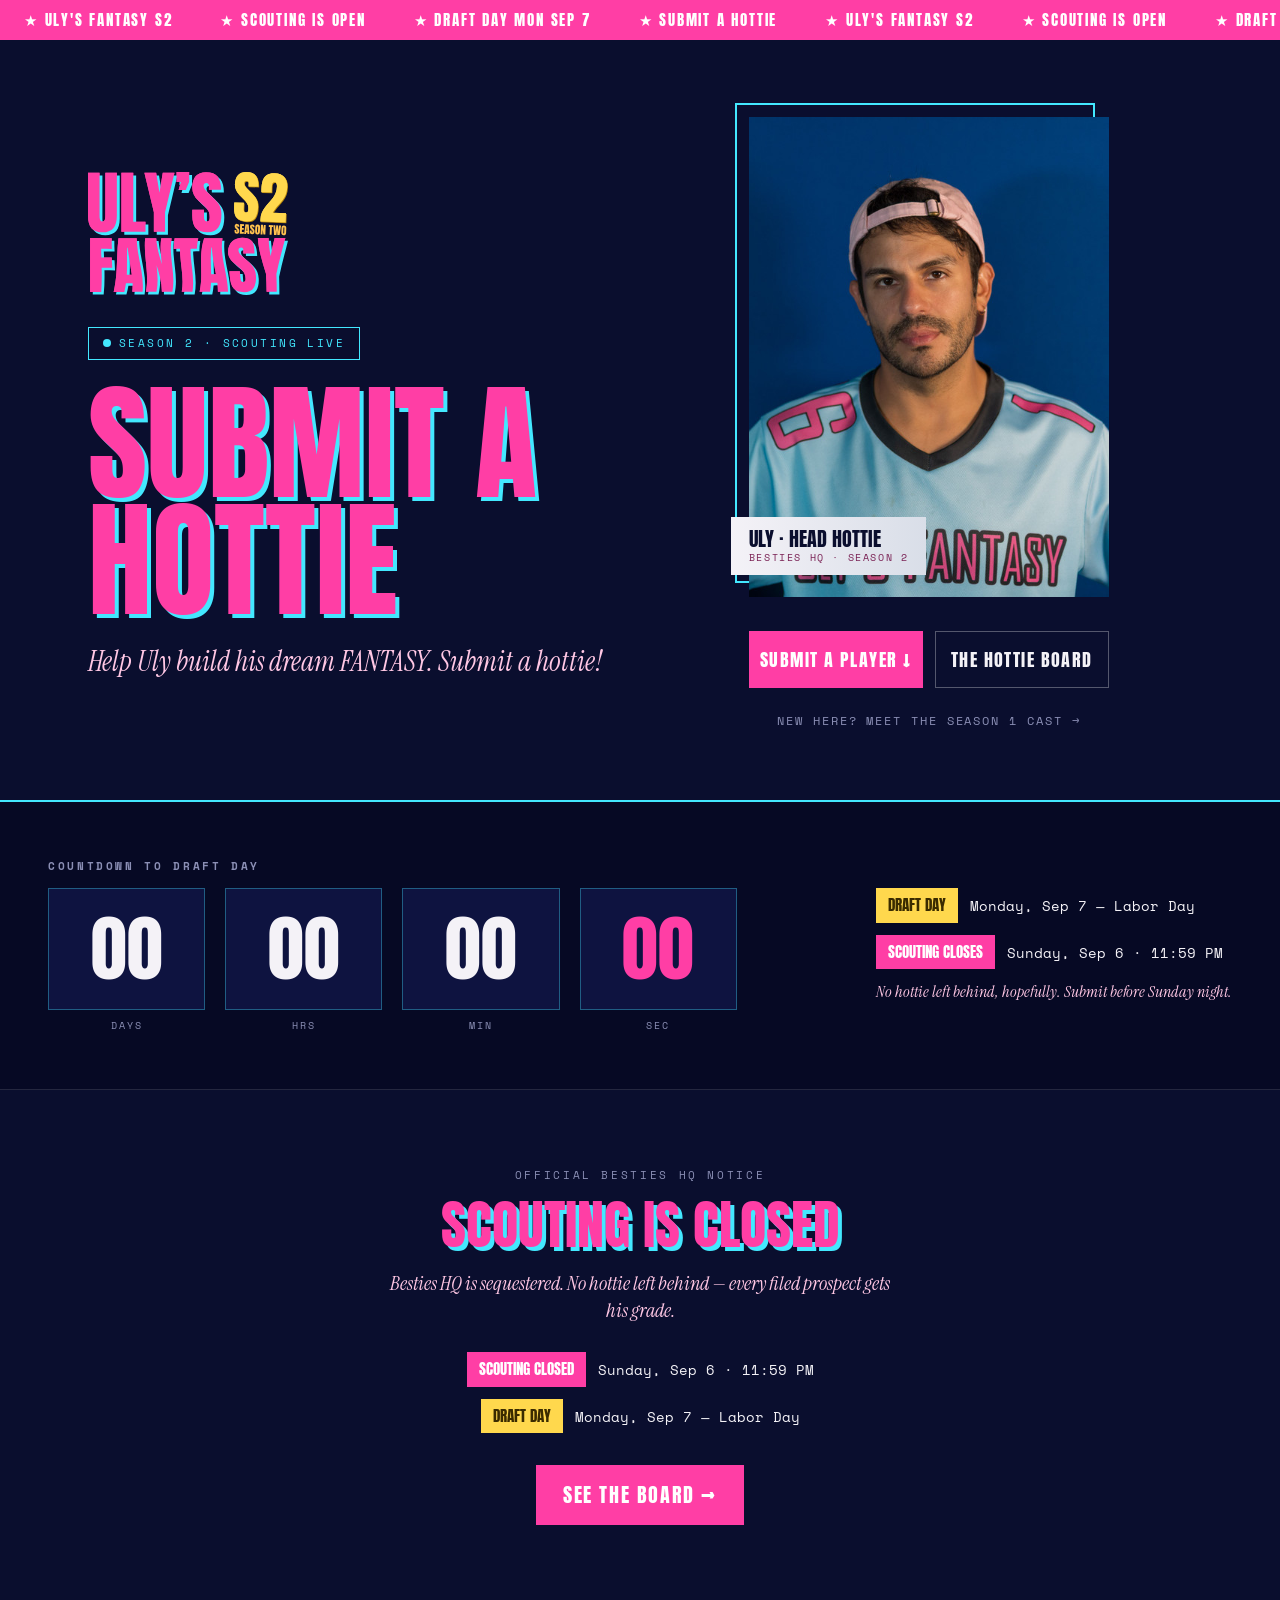
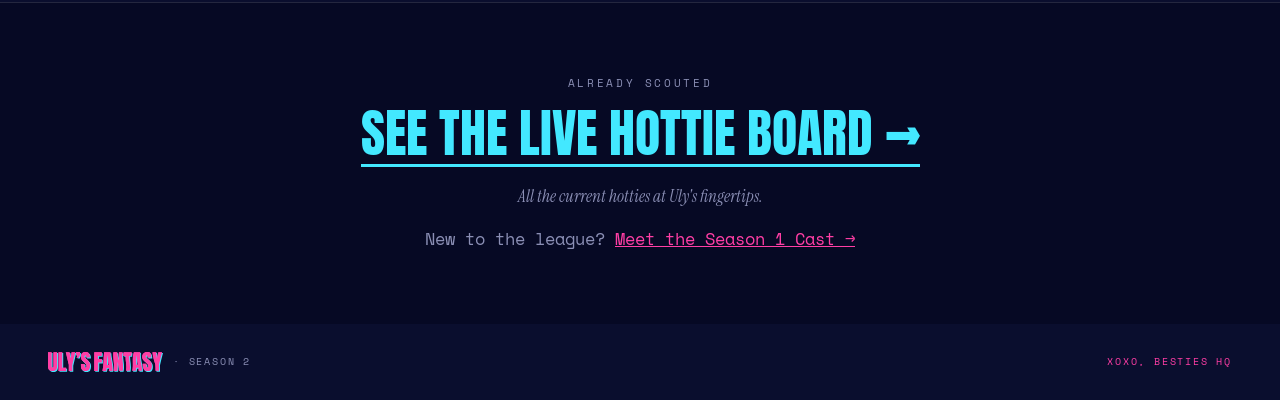
==== commit 483cad15: "Hero CTA: Submit a player" ====
--- a/index.html
+++ b/index.html
@@ -58,7 +58,7 @@
       </figcaption>
     </figure>
     <div class="hero__ctas hero__ctas--under-photo">
-      <a class="btn btn--pink" href="#form">Scout him now ↓</a>
+      <a class="btn btn--pink" href="#form">Submit a player ↓</a>
       <a class="btn btn--outline" href="board.html">The Hottie Board</a>
     </div>
     <a class="hero__cast-link" href="cast.html">New here? Meet the Season 1 cast →</a>
@@ -229,7 +229,7 @@
         <div class="takeover__card">
           <img class="takeover__lockup takeover__lockup--wink" src="assets/img/opt/portrait-logo-og.jpg" alt="Uly winking under the Uly's Fantasy wordmark" width="1200" height="1200">
           <p class="takeover__kicker">Official Besties HQ notice</p>
-          <h2 class="takeover__title" id="takeover-title"><span class="takeover__check">✅</span> Your Current Hottie has been scouted.</h2>
+          <h2 class="takeover__title" id="takeover-title">Your Current Hottie has been scouted.</h2>
           <p class="takeover__line" id="takeover-line">Your prospect has been filed with Besties HQ. Grades drop on draft day.</p>
           <div class="takeover__actions">
             <button class="takeover__share" id="takeover-share" type="button">Share to story</button>
--- a/css/form.css
+++ b/css/form.css
@@ -360,6 +360,7 @@
 }
 
 .takeover__share,
+.takeover__card-btn,
 .takeover__board {
   font-family: var(--font-display);
   font-size: 20px;
@@ -379,9 +380,26 @@
               transform var(--dur-fast) var(--ease);
 }
 
+/* form.js sets [hidden] on the story-share button on desktop; the shared
+   display:inline-flex above would otherwise override the UA's display:none. */
+.takeover__share[hidden] { display: none; }
+
 .takeover__share { background: var(--navy); color: #fff; }
 .takeover__share:hover { background: var(--navy-deep); }
 .takeover__share:active { transform: translateY(2px); }
+
+/* Trading card: broadcast chrome — the same plate gradient the card itself
+   uses. Shown on desktop AND mobile (unlike the story share button). */
+.takeover__card-btn {
+  background: linear-gradient(90deg, #F4F2F7, #D9DEE8);
+  color: var(--navy);
+  box-shadow: inset 0 0 0 2px var(--navy);
+  gap: 8px;
+}
+.takeover__card-btn:hover { background: var(--navy); color: #fff; }
+.takeover__card-btn:active { transform: translateY(2px); }
+.takeover__card-btn[aria-disabled="true"] { cursor: progress; }
+.takeover__card-glyph { font-size: 22px; line-height: 1; }
 
 .takeover__board { background: #fff; color: var(--pink); }
 .takeover__board:hover { background: var(--navy); color: #fff; }
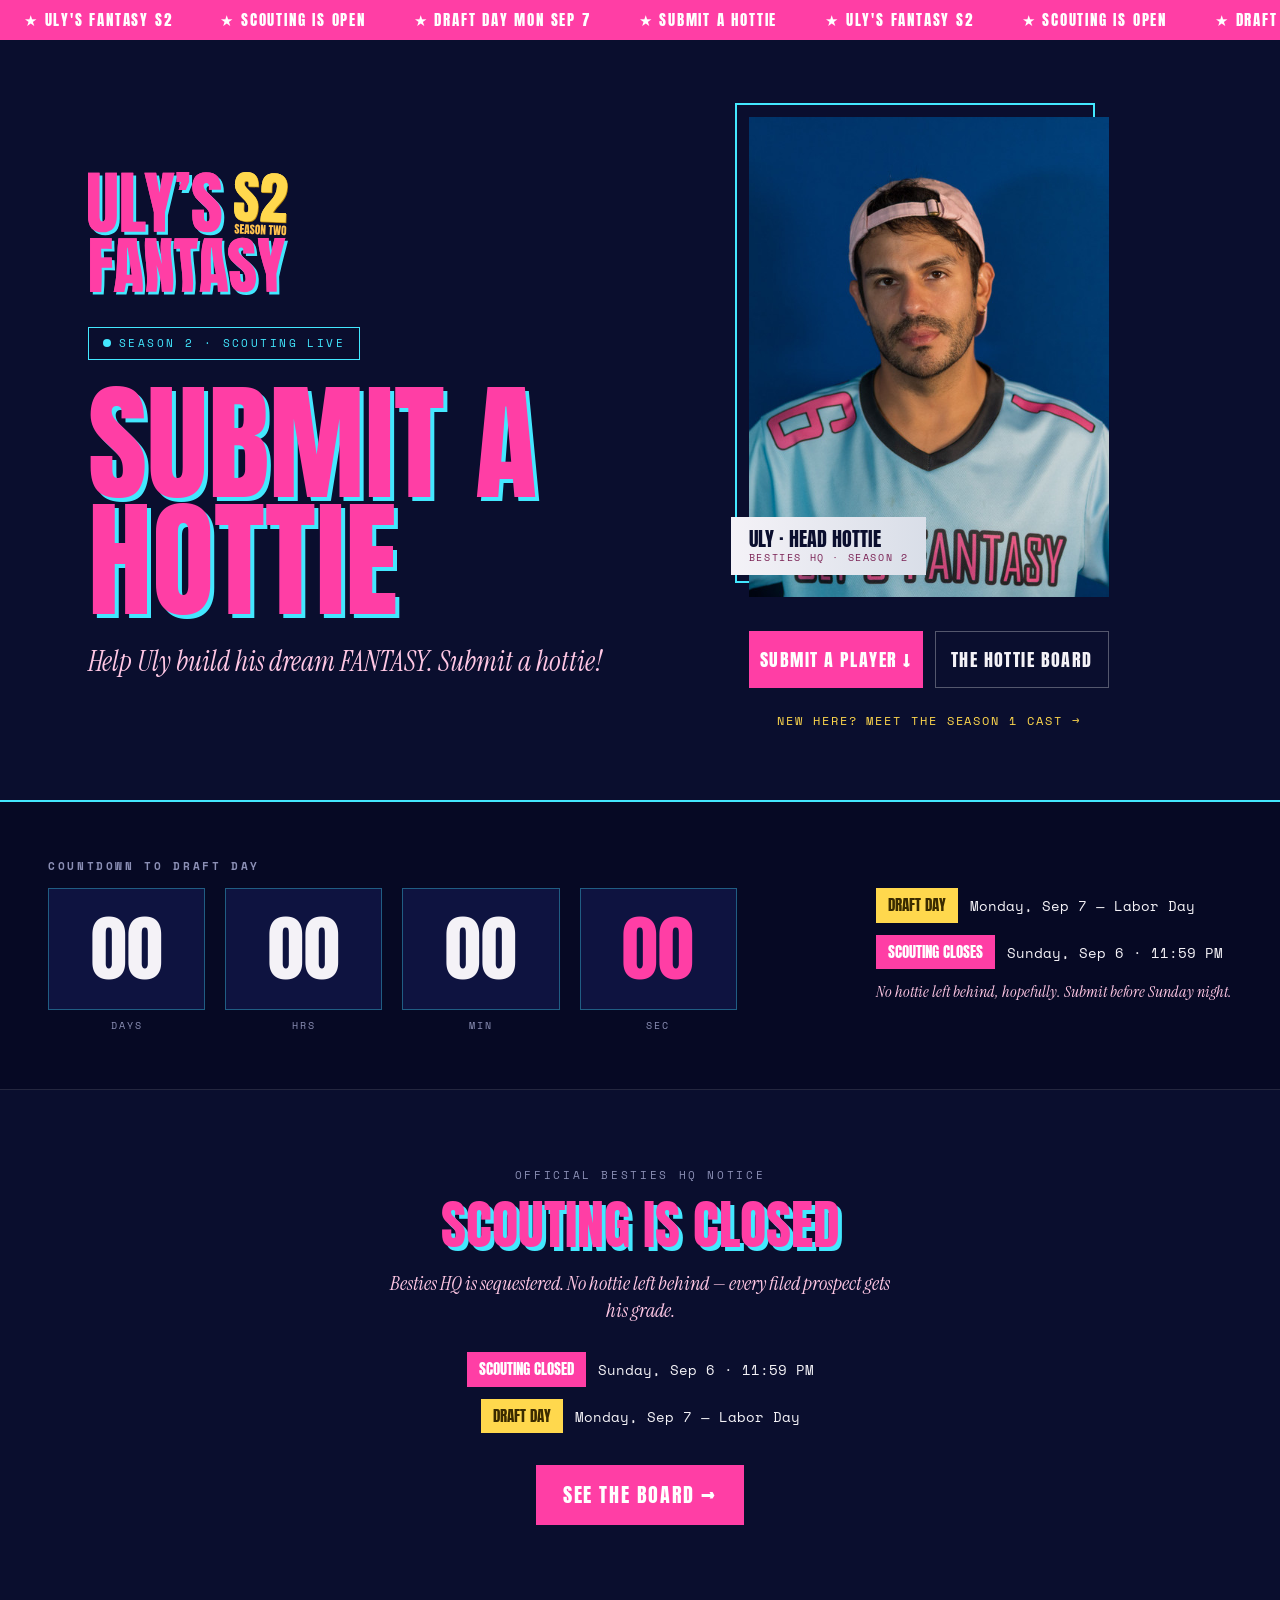
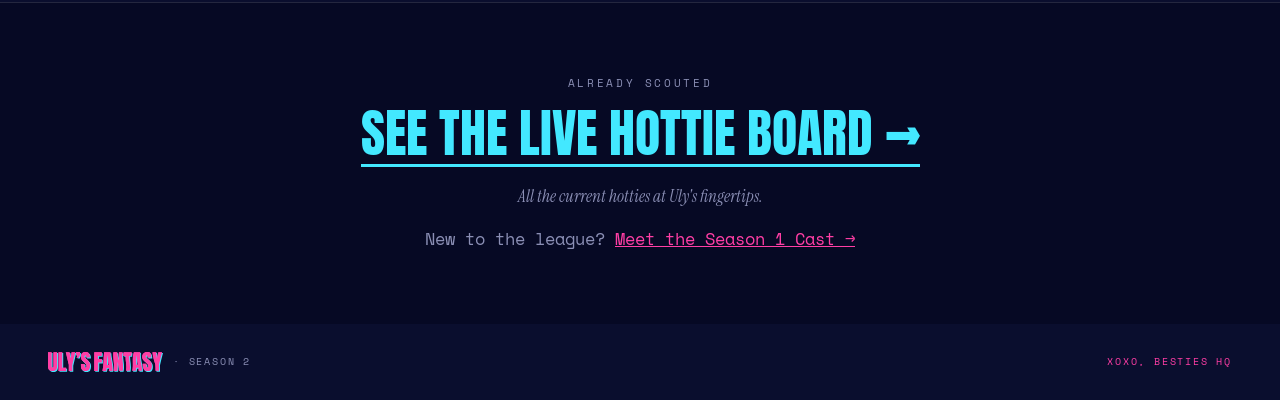
==== commit e1bae8c3: "IG field: permanent pink @ prefix, strips typed @, helper text" ====
--- a/index.html
+++ b/index.html
@@ -188,7 +188,8 @@
 
         <div class="scout__field">
           <label class="scout__label" for="f-ig">Your IG handle <span class="scout__opt">(optional — for credit)</span></label>
-          <input class="scout__input" id="f-ig" name="ig" type="text" autocomplete="off" placeholder="@yourhandle">
+          <span class="scout__ig-wrap"><span class="scout__ig-at" aria-hidden="true">@</span><input class="scout__input scout__input--ig" id="f-ig" name="ig" type="text" autocomplete="off" placeholder="yourhandle" aria-describedby="f-ig-note"></span>
+          <span class="scout__helper" id="f-ig-note">the @ is on us</span>
         </div>
 
         <!-- Honeypot: humans never see this; bots that fill it are dropped server-side -->
--- a/css/landing.css
+++ b/css/landing.css
@@ -229,10 +229,10 @@
   font-size: 12px;
   letter-spacing: 0.16em;
   text-transform: uppercase;
-  color: var(--muted);
+  color: var(--gold);
   text-decoration: none;
   border-bottom: none;
   padding: 6px 0;
 }
-.hero__cast-link:hover { color: var(--cyan); }
+.hero__cast-link:hover { color: #FFF3C4; }
 .hero__cast-link:focus-visible { outline: 2px solid var(--cyan); outline-offset: 2px; }
--- a/css/form.css
+++ b/css/form.css
@@ -491,3 +491,27 @@
   height: 1px;
   overflow: hidden;
 }
+
+/* IG handle: permanent @ prefix inside the field */
+.scout__ig-wrap { position: relative; display: block; }
+.scout__ig-at {
+  position: absolute;
+  left: 16px;
+  top: 50%;
+  transform: translateY(-50%);
+  font-family: var(--font-mono);
+  font-size: 16px;
+  color: var(--pink);
+  pointer-events: none;
+}
+.scout__input--ig { width: 100%; padding-left: 34px; }
+.scout__helper {
+  display: block;
+  margin-top: 6px;
+  font-size: 11px;
+  letter-spacing: 0.1em;
+  color: var(--faint);
+  font-style: italic;
+  font-family: var(--font-editorial);
+  font-size: 14px;
+}
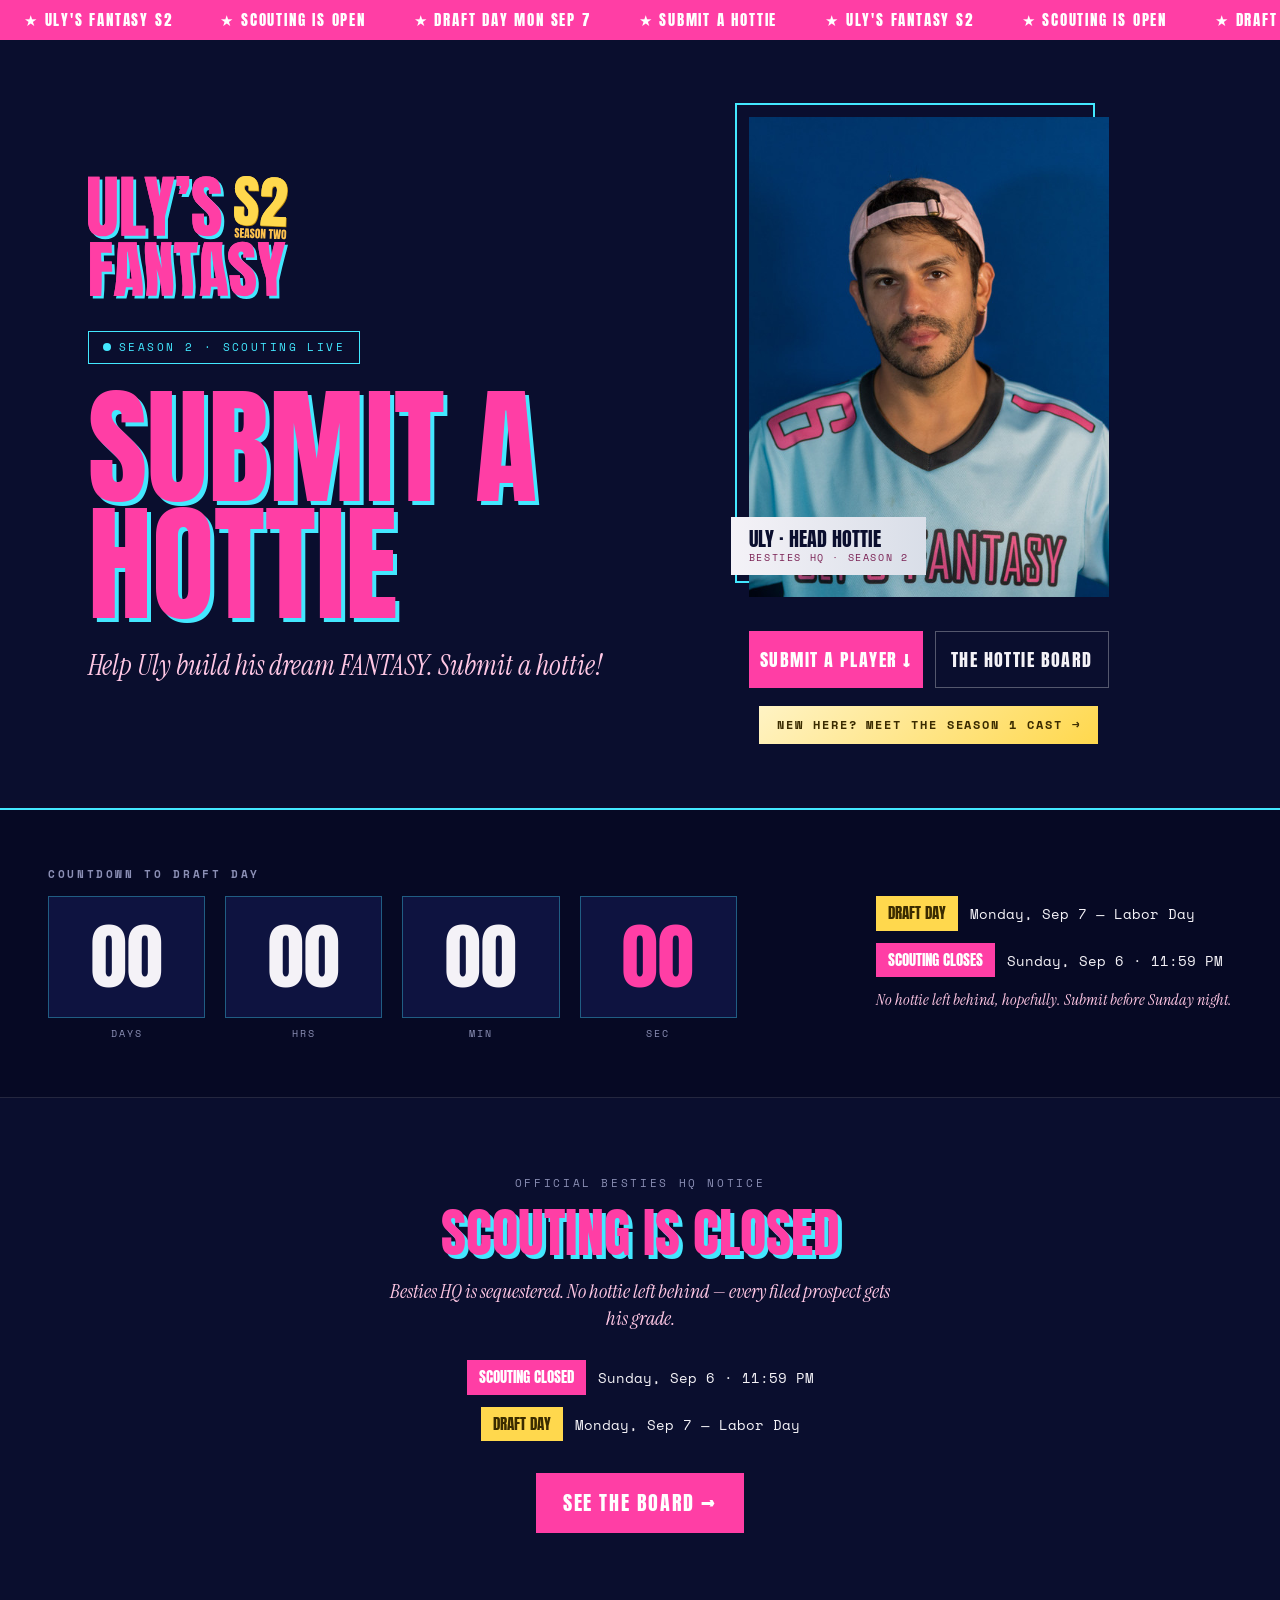
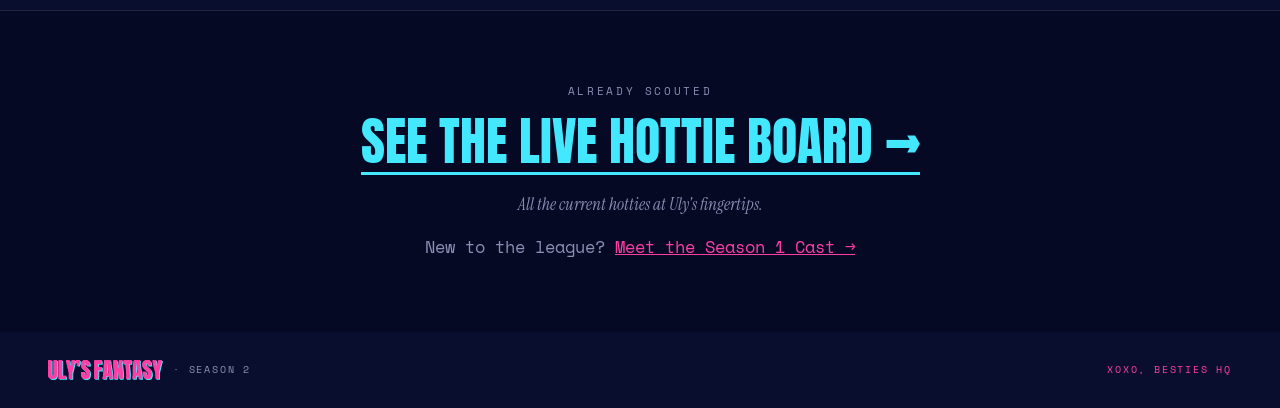
==== commit b1eab1e8: "Cast link as gold chip button" ====
--- a/index.html
+++ b/index.html
@@ -61,7 +61,7 @@
       <a class="btn btn--pink" href="#form">Submit a player ↓</a>
       <a class="btn btn--outline" href="board.html">The Hottie Board</a>
     </div>
-    <a class="hero__cast-link" href="cast.html">New here? Meet the Season 1 cast →</a>
+    <div class="hero__cast-wrap"><a class="hero__cast-link" href="cast.html">New here? Meet the Season 1 cast →</a></div>
     </div>
   </header>
 
--- a/css/landing.css
+++ b/css/landing.css
@@ -222,17 +222,19 @@
 }
 
 /* Quiet lore entry point under the hero CTAs */
+.hero__cast-wrap { text-align: center; }
 .hero__cast-link {
-  display: block;
+  display: inline-block;
   margin-top: 18px;
-  text-align: center;
   font-size: 12px;
   letter-spacing: 0.16em;
   text-transform: uppercase;
-  color: var(--gold);
+  background: linear-gradient(140deg, #FFF3C4, var(--gold));
+  color: #3A2B00;
   text-decoration: none;
   border-bottom: none;
-  padding: 6px 0;
-}
-.hero__cast-link:hover { color: #FFF3C4; }
+  padding: 10px 18px;
+  font-weight: 700;
+}
+.hero__cast-link:hover { background: var(--gold); color: #1F1600; }
 .hero__cast-link:focus-visible { outline: 2px solid var(--cyan); outline-offset: 2px; }
